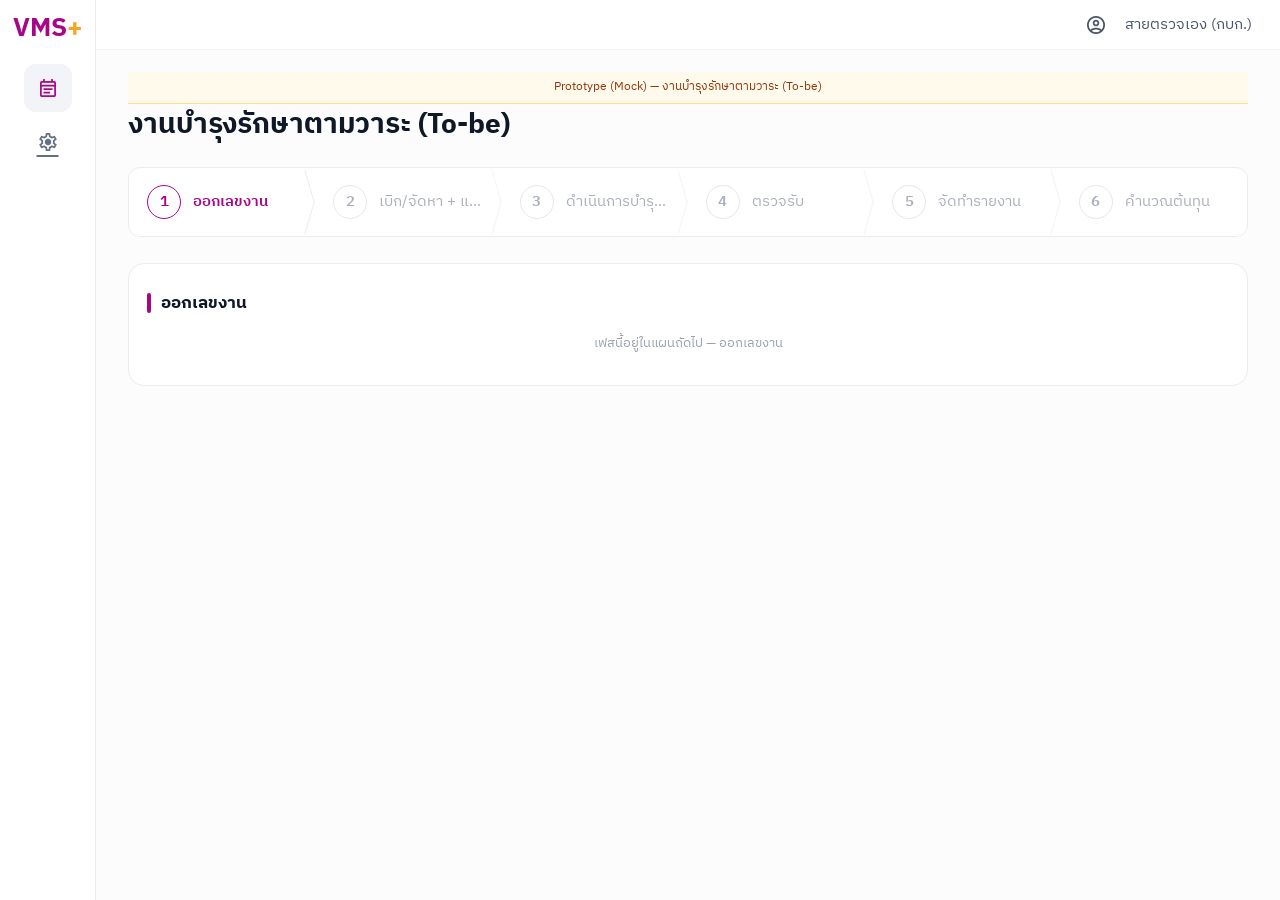
==== index.html @ b4d74093 "feat: app shell with sidebar + 6-phase chevron stepper + phase router" ====
<!DOCTYPE html>
<html lang="th">
<head>
<meta charset="UTF-8">
<meta name="viewport" content="width=device-width, initial-scale=1.0">
<title>งานบำรุงรักษาตามวาระ (To-be) — Maintain-D (Mock)</title>
<link rel="icon" href="data:,">
<link rel="preconnect" href="https://fonts.googleapis.com">
<link href="https://fonts.googleapis.com/css2?family=IBM+Plex+Sans+Thai:wght@400;500;600;700&display=swap" rel="stylesheet">
<link href="https://fonts.googleapis.com/css2?family=Material+Symbols+Outlined:opsz,wght,FILL,GRAD@20..48,300..600,0..1,0" rel="stylesheet">
<link rel="stylesheet" href="design-system/tokens.css">
<link rel="stylesheet" href="design-system/components.css">
<script src="ui-components.js"></script><!-- shared components (window.UIC) -->
<style>
  /* ---------- เฉพาะหน้านี้ — ไม่มีสี hardcode ---------- */
  .wstep{cursor:pointer}
  .wstep.locked{opacity:.55;cursor:not-allowed}
</style>
</head>
<body>
<div class="shell">
  <aside class="side">
    <div class="vlogo">VMS<em>+</em></div>
    <div class="nv on" id="nav-flow" title="Flow"><span class="ms">event_note</span></div>
    <a class="nv" href="admin.html" id="nav-admin" title="Admin — ข้อมูลหลัก"><span class="ms">settings</span></a>
  </aside>

  <div class="work">
    <div class="topbar">
      <span class="ms">account_circle</span>
      <span>สายตรวจเอง (กบก.)</span>
    </div>

    <main class="content">
      <div class="draft">Prototype (Mock) — งานบำรุงรักษาตามวาระ (To-be)</div>
      <h1 class="page-title">งานบำรุงรักษาตามวาระ (To-be)</h1>
      <div id="stepper"></div>
      <div id="phase"></div>
    </main>
  </div>
</div>

<div class="toast" id="toast"></div>

<script src="mock-yearly.js"></script>
<script src="app.js"></script>
</body>
</html>
---- design-system/tokens.css ----
/* ============================================================
   Maintain-D Design Tokens  (v0.1 — 17 ก.ค. 2569)
   แหล่งความจริงเดียวเรื่อง สี/ฟอนต์/รัศมี ของระบบซ่อมบำรุงรถ
   ที่มา: สกัดจาก VMS Plus (vmsplus-dev.pea.co.th v2.1.1)
   - CSS bundle สาธารณะ /_next/static/chunks/*.css
   - screenshot หน้า landing / SSO / login-os
   ⚠️ แก้สีที่ไฟล์นี้ไฟล์เดียว — ห้าม hardcode สีในหน้าจอ
   ============================================================ */
:root{
  /* ---------- Brand (magenta VMS Plus) ---------- */
  --primary-700:#8A0570;
  --primary-600:#A80689;   /* สีหลัก — ปุ่ม, active, ลิงก์ */
  --primary-500:#CF07AA;   /* hover / gradient ปลาย */
  --primary-50:#FEEBFB;    /* พื้นอ่อน chip/highlight */
  --primary-25:#FFF5FD;    /* พื้นอ่อนสุด */

  /* ---------- Secondary (น้ำเงิน การ์ดรอง) ---------- */
  --secondary-600:#1B4DB1;
  --secondary-700:#15409A;

  /* ---------- Semantic ---------- */
  --success-600:#17B26A;
  --success-200:#75E0A7;
  --success-50:#ECFDF3;
  --warning-600:#F79009;
  --warning-700:#B54708;
  --warning-200:#FEDF89;
  --warning-50:#FFFAEB;
  --error-700:#B42318;
  --error-600:#D92D20;
  --error-500:#F04438;
  --error-200:#FECDCA;
  --error-50:#FEF3F2;
  --info-600:#6172F3;

  /* ---------- Gray (Untitled UI scale) ---------- */
  --gray-900:#101828;
  --gray-700:#344054;
  --gray-600:#475467;
  --gray-500:#667085;
  --gray-400:#98A2B3;
  --gray-300:#D0D5DD;
  --gray-200:#EAECF0;
  --gray-100:#F2F4F7;
  --gray-50:#F9FAFB;

  /* ---------- Typography ---------- */
  --font:'IBM Plex Sans Thai',sans-serif;
  --fs-body:15px;
  --fs-sm:13px;
  --fs-xs:11px;
  --fs-h1:18px;
  --fs-h2:16px;
  --lh:1.55;

  /* ---------- Shape ---------- */
  --r-sm:8px;    /* ปุ่ม, input */
  --r-md:12px;   /* การ์ดย่อย, รายการ */
  --r-lg:16px;   /* การ์ดหลัก, tile */
  --r-pill:99px; /* chip, badge, dot */

  /* ---------- Effects ---------- */
  --shadow-app:0 0 40px rgba(16,24,40,.12);
  --shadow-pop:0 4px 14px rgba(16,24,40,.25);
  --grad-header:linear-gradient(135deg,var(--primary-600),var(--primary-500));
}
---- design-system/components.css ----
/* ============================================================
   Maintain-D Components  (v0.1 — 17 ก.ค. 2569)
   Component กลางของระบบซ่อมบำรุงรถ — ใช้คู่กับ tokens.css เสมอ:
     <link rel="stylesheet" href="../design-system/tokens.css">
     <link rel="stylesheet" href="../design-system/components.css">
   + โหลดฟอนต์ IBM Plex Sans Thai และ Material Symbols Outlined
   ============================================================ */

/* ---------- Base ---------- */
*{box-sizing:border-box;margin:0;padding:0}
body{font-family:var(--font);background:#E9EAEC;color:var(--gray-700);font-size:var(--fs-body);line-height:var(--lh)}
.ms{font-family:'Material Symbols Outlined';font-weight:normal;font-style:normal;display:inline-block;line-height:1;vertical-align:middle;font-size:22px;-webkit-font-smoothing:antialiased}
.hidden{display:none!important}
.empty{color:var(--gray-400);font-size:var(--fs-sm);text-align:center;padding:14px 0}

/* ---------- App shell ---------- */
.app{max-width:1120px;margin:0 auto;min-height:100dvh;background:var(--gray-50);box-shadow:var(--shadow-app);display:flex;flex-direction:column}
.draft{background:var(--warning-50);border-bottom:1px solid var(--warning-200);color:#93370D;font-size:12px;padding:6px 16px;text-align:center}

/* ---------- Header + Stepper ---------- */
header{background:var(--grad-header);color:#fff;padding:16px 24px 14px}
header .bar{display:flex;align-items:center;gap:10px}
header .logo{background:#fff;color:var(--primary-600);font-weight:700;border-radius:10px;padding:3px 8px;font-size:14px}
header h1{font-size:var(--fs-h1);font-weight:600;flex:1}
.steps{display:grid;grid-template-columns:repeat(4,1fr);gap:6px;margin-top:14px;align-items:start;max-width:640px}
.steps .st{text-align:center;font-size:var(--fs-xs);color:rgba(255,255,255,.75)}
.steps .st .dot{height:4px;border-radius:var(--r-pill);background:rgba(255,255,255,.35);margin-bottom:4px}
.steps .st.active{color:#fff;font-weight:600}
.steps .st.active .dot,.steps .st.passed .dot{background:#fff}

/* ---------- Card ---------- */
.card{background:#fff;border:1px solid var(--gray-200);border-radius:var(--r-lg);padding:18px;margin-bottom:14px}
.card h2,h2.ttl{font-size:var(--fs-h2);color:var(--gray-900);font-weight:600;margin-bottom:4px}
.sub{font-size:var(--fs-sm);color:var(--gray-500);margin-bottom:12px}

/* ---------- Form ---------- */
label.fl{display:block;font-size:var(--fs-sm);font-weight:500;color:var(--gray-700);margin:12px 0 6px}
input[type=text],textarea,select{width:100%;border:1px solid var(--gray-300);border-radius:var(--r-sm);padding:10px 12px;font:inherit;color:var(--gray-900);background:#fff}
input:focus,textarea:focus{outline:2px solid var(--primary-50);border-color:var(--primary-500)}
.search{position:relative}
.search .ms{position:absolute;left:10px;top:50%;transform:translateY(-50%);color:var(--gray-400)}
.search input{padding-left:38px}

/* ---------- Buttons ---------- */
.btn{border:none;border-radius:var(--r-sm);padding:9px 16px;font:inherit;font-weight:600;cursor:pointer}
.btn-p{background:var(--primary-600);color:#fff}
.btn-p:hover{background:var(--primary-500)}
.btn-o{background:#fff;color:var(--primary-600);border:1.5px solid var(--primary-600)}
.btn-g{background:var(--gray-100);color:var(--gray-500)}
.btn:disabled{background:var(--gray-100);color:var(--gray-400);cursor:not-allowed;border:none}

/* ---------- Qty stepper ---------- */
.qty{display:flex;align-items:center;border:1px solid var(--gray-300);border-radius:var(--r-sm);overflow:hidden}
.qty button{border:none;background:#fff;width:32px;height:34px;font-size:17px;cursor:pointer;color:var(--primary-600)}
.qty span{min-width:34px;text-align:center;font-weight:600;color:var(--gray-900)}

/* ---------- Chip (multi-select) ---------- */
.chips{display:flex;flex-wrap:wrap;gap:8px}
.chip{border:1.5px solid var(--gray-300);border-radius:var(--r-pill);padding:7px 14px;font-size:13.5px;cursor:pointer;background:#fff;color:var(--gray-700)}
.chip.sel{background:var(--primary-600);border-color:var(--primary-600);color:#fff;font-weight:500}

/* ---------- Segmented (single-select) ---------- */
.seg{display:flex;gap:8px}
.seg .sg{flex:1;text-align:center;border:1.5px solid var(--gray-300);border-radius:var(--r-sm);padding:8px 4px;font-size:var(--fs-sm);cursor:pointer;background:#fff}
.seg .sg.sel{border-color:var(--primary-600);background:var(--primary-25);color:var(--primary-600);font-weight:600}

/* ---------- Badge สถานะ ---------- */
.badge{display:inline-flex;align-items:center;gap:4px;border-radius:var(--r-pill);padding:2px 10px;font-size:12px;font-weight:600}
.b-ok{background:var(--success-50);color:var(--success-600)}
.b-low{background:var(--warning-50);color:var(--warning-700)}
.b-out{background:var(--error-50);color:var(--error-600)}
.b-brand{background:var(--primary-50);color:var(--primary-600)}

/* ---------- Tile (การ์ดเลือกแบบ VMS Plus) ---------- */
.tile{border-radius:var(--r-lg);padding:18px 12px;text-align:center;cursor:pointer;color:#fff;border:3px solid transparent}
.tile .ms{font-size:34px;margin-bottom:8px}
.tile b{display:block;font-size:15px}
.tile small{font-size:11.5px;opacity:.85}
.tile-magenta{background:var(--primary-600)}
.tile-blue{background:var(--secondary-600)}
.tile.sel{border-color:var(--gray-900);box-shadow:var(--shadow-pop)}

/* ---------- Footer ปุ่มนำทาง ---------- */
.footer{display:flex;gap:10px;justify-content:flex-end;padding:4px 24px 36px}
.footer .btn{min-width:170px;padding:12px 24px;font-size:15px}

/* ---------- Toast ---------- */
.toast{position:fixed;top:14px;left:50%;transform:translateX(-50%);background:var(--gray-900);color:#fff;border-radius:10px;padding:10px 18px;font-size:13.5px;z-index:50;opacity:0;transition:.25s;pointer-events:none;max-width:380px;text-align:center}
.toast.show{opacity:1}

/* ============================================================
   Web shell — อิงหน้าจริง VMS Plus (screenshot "สร้างคำขอใช้ยานพาหนะ")
   ============================================================ */

/* ---------- โครงหน้า: sidebar + topbar + content ---------- */
.shell{display:flex;min-height:100dvh;background:#fff}
.side{width:96px;flex-shrink:0;background:#fff;border-right:1px solid var(--gray-200);display:flex;flex-direction:column;align-items:center;padding:16px 0;gap:6px;position:sticky;top:0;height:100dvh}
.side .vlogo{font-weight:800;font-size:26px;color:var(--primary-600);margin-bottom:16px;line-height:1}
.side .vlogo em{color:#F5A623;font-style:normal}
.side .nv{width:48px;height:48px;border-radius:12px;display:flex;align-items:center;justify-content:center;color:var(--gray-500);cursor:pointer}
.side .nv:hover{background:var(--gray-100)}
.side .nv.on{background:var(--gray-100);color:var(--primary-600)}
.work{flex:1;min-width:0;display:flex;flex-direction:column;background:#FCFCFD}
.topbar{background:#fff;border-bottom:1px solid var(--gray-100);padding:13px 28px;display:flex;justify-content:flex-end;align-items:center;gap:18px;color:var(--gray-600)}
.content{padding:22px 32px 48px;width:100%;max-width:1500px}

/* ---------- Breadcrumb + ชื่อหน้า ---------- */
.crumbs{display:flex;align-items:center;gap:8px;font-size:13.5px;color:var(--gray-500);margin-bottom:14px;flex-wrap:wrap}
.crumbs .ms{font-size:18px}
.crumbs .sep{color:var(--gray-300)}
.crumbs .cur{color:var(--primary-600)}
.page-title{font-size:28px;font-weight:700;color:var(--gray-900);margin-bottom:20px}

/* ---------- Stepper แบบลูกศร (chevron) ---------- */
.wsteps{display:flex;background:#fff;border:1px solid var(--gray-200);border-radius:12px;margin-bottom:26px}
.wstep{flex:1;display:flex;align-items:center;gap:12px;padding:17px 18px;position:relative;color:var(--gray-500);font-size:14.5px;min-width:0}
.wstep .num{width:34px;height:34px;border-radius:50%;border:1.5px solid var(--gray-300);display:flex;align-items:center;justify-content:center;font-weight:600;flex-shrink:0;background:#fff}
.wstep .lbl{overflow:hidden;text-overflow:ellipsis;white-space:nowrap}
.wstep.active{color:var(--primary-600);font-weight:600}
.wstep.active .num{border-color:var(--primary-600);color:var(--primary-600)}
.wstep.passed .num{background:var(--primary-600);border-color:var(--primary-600);color:#fff}
.wstep:not(:last-child)::before,.wstep:not(:last-child)::after{content:'';position:absolute;right:0;width:1px;height:52%;background:var(--gray-200)}
.wstep:not(:last-child)::before{top:0;transform-origin:bottom center;transform:rotate(-16deg)}
.wstep:not(:last-child)::after{bottom:0;transform-origin:top center;transform:rotate(16deg)}

/* ---------- หัวข้อ section แถบ magenta ---------- */
.sect{display:flex;gap:10px;align-items:center;font-weight:700;color:var(--gray-900);font-size:17px;margin:8px 0 2px}
.sect::before{content:'';width:4px;height:20px;background:var(--primary-600);border-radius:2px;flex-shrink:0}

/* ---------- ฟอร์มแบบหน้าใน: label บน + ไอคอนในช่อง ---------- */
.fgrid{display:grid;grid-template-columns:repeat(4,minmax(0,1fr));gap:18px 24px;margin:16px 0 26px}
.f label{display:block;font-size:14px;font-weight:600;color:var(--gray-900);margin-bottom:8px}
.f label small{color:var(--gray-500);font-weight:400}
.f .in{position:relative}
.f .in>.ms{position:absolute;left:12px;top:50%;transform:translateY(-50%);color:var(--gray-500);font-size:20px;pointer-events:none}
.f .in input,.f .in select{height:46px;border-radius:10px;padding:0 12px 0 40px}
.f .in.noic input{padding-left:12px}
.f textarea{border-radius:10px}
.f.ro .in input{border-style:dashed;background:var(--gray-50);color:var(--gray-700)}
.f.err .in input,.f.err textarea{border-color:var(--error-500)}
.f .help{font-size:12.5px;color:var(--error-600);margin-top:6px}

/* ---------- Radio (สี primary เหมือนหน้าจริง) ---------- */
.rads{display:flex;gap:22px;align-items:center;min-height:46px;flex-wrap:wrap}
.rads label{display:flex;gap:8px;align-items:center;font-size:14.5px;color:var(--gray-700);cursor:pointer;font-weight:400;margin:0}
input[type=radio]{accent-color:var(--primary-600);width:18px;height:18px;cursor:pointer}

/* ---------- ช่องจำนวน − n + ---------- */
.numfld{display:flex;align-items:center;border:1px solid var(--gray-300);border-radius:10px;height:46px;background:#fff}
.numfld button{flex:0 0 44px;height:100%;border:none;background:none;font-size:20px;color:var(--gray-600);cursor:pointer}
.numfld span{flex:1;text-align:center;font-weight:600;color:var(--gray-900)}

/* ---------- แถวปุ่มท้ายฟอร์ม ---------- */
.actions{display:flex;justify-content:flex-end;gap:12px;padding-top:10px}
.actions .btn{min-width:170px;padding:12px 24px;font-size:15px}

/* ---------- Column span (desktop เท่านั้น) ---------- */
@media(min-width:761px){.sp2{grid-column:span 2}.sp4{grid-column:1/-1}}
@media(max-width:1100px){.fgrid{grid-template-columns:repeat(2,minmax(0,1fr))}}

/* ---------- Responsive (มือถือ ≤760px) ---------- */
@media(max-width:760px){
  header{padding:14px 16px 12px}
  .steps{max-width:none}
  .footer{position:fixed;bottom:0;left:0;right:0;background:#fff;border-top:1px solid var(--gray-200);padding:12px 16px;z-index:20}
  .footer .btn{flex:1;min-width:0}
  .side{display:none}
  .topbar{padding:12px 16px}
  .content{padding:16px;padding-bottom:100px}
  .page-title{font-size:22px;margin-bottom:14px}
  .fgrid{grid-template-columns:1fr;gap:14px}
  .wsteps{margin-bottom:18px}
  .wstep{padding:12px 10px;gap:8px}
  .wstep .lbl{display:none}
  .wstep.active .lbl{display:block}
  .actions{position:fixed;bottom:0;left:0;right:0;background:#fff;border-top:1px solid var(--gray-200);padding:12px 16px;z-index:20}
  .actions .btn{flex:1;min-width:0}
}

/* ============================================================
   v0.3 — component สำหรับ flow กบค. + ติดตามสถานะ
   ============================================================ */

/* ---------- Badge ตัวเลขบนไอคอน sidebar ---------- */
.nv{position:relative}
.nv .cnt{position:absolute;top:3px;right:3px;background:var(--error-500);color:#fff;font-size:10px;min-width:16px;height:16px;padding:0 4px;border-radius:8px;display:flex;align-items:center;justify-content:center;font-weight:700}

/* ---------- แถวรายการงาน/เรื่อง ---------- */
.job{display:flex;gap:14px;align-items:center;background:#fff;border:1px solid var(--gray-200);border-radius:var(--r-md);padding:14px 16px;cursor:pointer;margin-bottom:10px;flex-wrap:wrap}
.job:hover{border-color:var(--primary-500)}
.job .no{font-weight:700;color:var(--gray-900)}
.job .meta{font-size:12.5px;color:var(--gray-500)}
.job .sp{flex:1;min-width:0}

/* ---------- Timeline ประวัติสถานะ ---------- */
.tl{list-style:none;margin:10px 0;padding:0}
.tl li{position:relative;padding:0 0 16px 26px;font-size:14px;color:var(--gray-700)}
.tl li::before{content:'';position:absolute;left:5px;top:5px;width:10px;height:10px;border-radius:50%;background:var(--gray-300)}
.tl li::after{content:'';position:absolute;left:9px;top:17px;bottom:-1px;width:2px;background:var(--gray-200)}
.tl li:last-child::after{display:none}
.tl li.on::before{background:var(--primary-600)}
.tl .when{font-size:12px;color:var(--gray-400)}

/* ---------- Checklist ตรวจสภาพ ---------- */
.chk{display:flex;flex-direction:column;gap:8px;margin:10px 0}
.chk label{display:flex;gap:10px;align-items:center;font-size:14.5px;color:var(--gray-700);cursor:pointer}
input[type=checkbox]{accent-color:var(--primary-600);width:17px;height:17px;cursor:pointer;flex-shrink:0}

/* ============================================================
   v0.11 — Shared UI components (ui-components.js / window.UIC)
   ย้ายมาจาก style เฉพาะหน้า mock → ใช้ได้ทุกหน้า (mock/admin/อื่น ๆ)
   ============================================================ */
/* ---------- การ์ดเลือกรถ (vehicleCard: list | grid) ---------- */
.vlist{display:grid;grid-template-columns:repeat(auto-fill,minmax(300px,1fr));gap:10px;margin:14px 0 6px}
.vlist.sq{grid-template-columns:repeat(auto-fill,minmax(160px,1fr))}
.vlist.sq .veh{flex-direction:column;text-align:center;aspect-ratio:1/1;justify-content:center;gap:6px;overflow:hidden}
.vlist.sq .veh .meta{font-size:11.5px;display:-webkit-box;-webkit-line-clamp:3;-webkit-box-orient:vertical;overflow:hidden}
.veh{display:flex;gap:12px;align-items:center;border:1.5px solid var(--gray-200);border-radius:var(--r-md);padding:12px;cursor:pointer;background:#fff}
.veh:hover{border-color:var(--primary-500)}
.veh.sel{border-color:var(--primary-600);background:var(--primary-25)}
.veh .ic{width:44px;height:44px;border-radius:10px;background:var(--primary-50);color:var(--primary-600);display:flex;align-items:center;justify-content:center;flex-shrink:0}
.veh b{color:var(--gray-900);font-size:15px}
.veh .meta{font-size:12.5px;color:var(--gray-500)}

/* ============================================================
   v0.5 — ตารางข้อมูล (เมนูคลังอะไหล่)
   ============================================================ */
.tblwrap{overflow-x:auto;margin-top:12px}
.tbl{width:100%;border-collapse:separate;border-spacing:0;background:#fff;border:1px solid var(--gray-200);border-radius:var(--r-md);overflow:hidden;font-size:13.5px}
.tbl th{background:var(--gray-50);color:var(--gray-600);font-weight:600;text-align:left;padding:10px 14px;border-bottom:1px solid var(--gray-200);white-space:nowrap}
.tbl td{padding:10px 14px;border-bottom:1px solid var(--gray-100);color:var(--gray-700);vertical-align:top}
.tbl tr:last-child td{border-bottom:none}
.tbl tbody tr:hover td{background:var(--gray-50)}
.tbl .num{text-align:center;font-weight:600;color:var(--gray-900)}
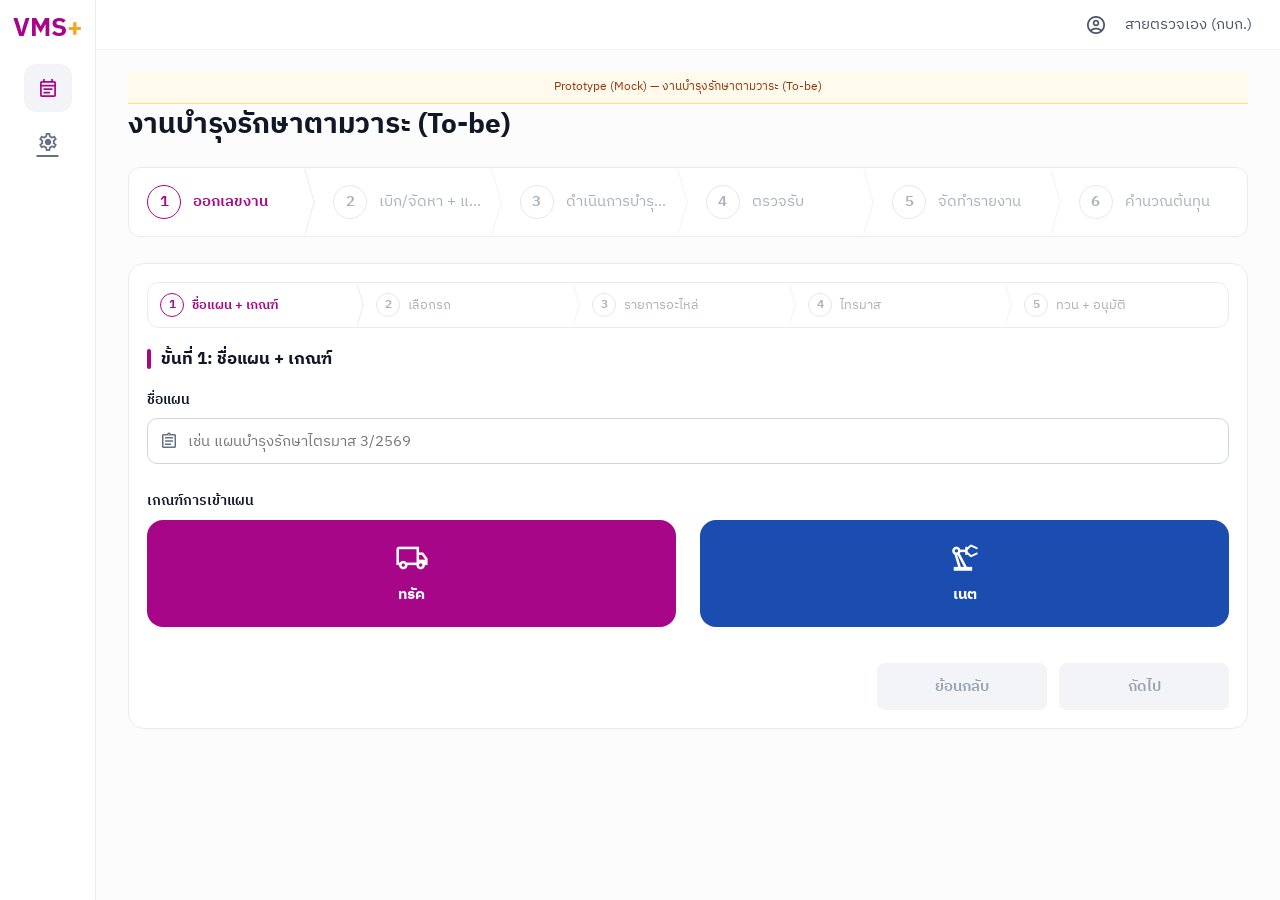
==== commit 907a6c2d: "feat: master plan wizard (5 sub-steps: criteria→trucks→items→quarter→approve+work number) Co-Authore" ====
--- a/index.html
+++ b/index.html
@@ -15,6 +15,11 @@
   /* ---------- เฉพาะหน้านี้ — ไม่มีสี hardcode ---------- */
   .wstep{cursor:pointer}
   .wstep.locked{opacity:.55;cursor:not-allowed}
+  /* sub-stepper เล็ก (wizard ภายในเฟส 1) — ใช้ tokens เดิม แค่ย่อขนาด */
+  .wsteps.sm{margin-bottom:18px}
+  .wsteps.sm .wstep{padding:10px 12px;font-size:12.5px;gap:8px}
+  .wsteps.sm .wstep .num{width:24px;height:24px;font-size:12px}
+  .wsteps.sm .wstep .lbl{display:block}
 </style>
 </head>
 <body>
